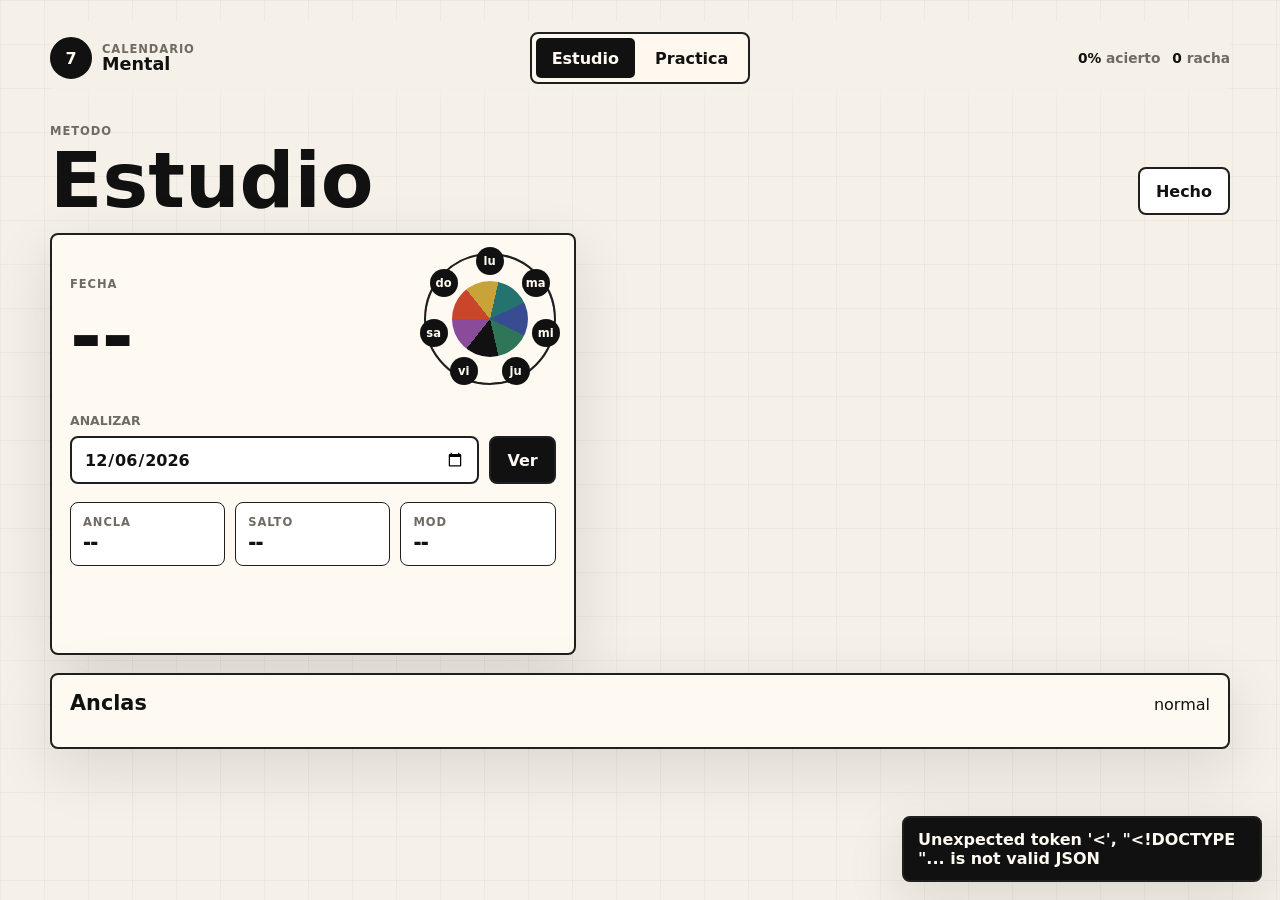
==== index.html @ eb33a0f8 "Initial calendar trainer" ====
<!doctype html>
<html lang="es">
  <head>
    <meta charset="utf-8" />
    <meta name="viewport" content="width=device-width, initial-scale=1" />
    <meta name="theme-color" content="#111111" />
    <title>Calendario Mental</title>
    <link rel="stylesheet" href="/styles.css" />
  </head>
  <body>
    <div class="app-shell">
      <header class="topbar">
        <a class="brand" href="/" aria-label="Calendario Mental">
          <span class="brand-mark">7</span>
          <span>
            <span class="brand-kicker">Calendario</span>
            <strong>Mental</strong>
          </span>
        </a>

        <nav class="tabs" aria-label="Secciones">
          <button class="tab is-active" data-tab="study" type="button">Estudio</button>
          <button class="tab" data-tab="practice" type="button">Practica</button>
        </nav>

        <div class="top-metrics" aria-label="Progreso">
          <span><b id="metric-accuracy">0%</b> acierto</span>
          <span><b id="metric-streak">0</b> racha</span>
        </div>
      </header>

      <main>
        <section class="view is-active" id="view-study" aria-labelledby="study-title">
          <div class="view-head">
            <div>
              <p class="eyebrow">Metodo</p>
              <h1 id="study-title">Estudio</h1>
            </div>
            <button class="ghost-button" id="study-done" type="button">Hecho</button>
          </div>

          <div class="study-layout">
            <section class="panel focus-panel" aria-label="Inspector">
              <div class="panel-row">
                <div>
                  <p class="eyebrow">Fecha</p>
                  <h2 id="analysis-weekday">--</h2>
                </div>
                <div class="weekday-orbit" id="weekday-orbit" aria-hidden="true">
                  <span>lu</span>
                  <span>ma</span>
                  <span>mi</span>
                  <span>ju</span>
                  <span>vi</span>
                  <span>sa</span>
                  <span>do</span>
                </div>
              </div>

              <label class="field-label" for="study-date">Analizar</label>
              <div class="input-line">
                <input id="study-date" type="date" />
                <button class="solid-button" id="analyze-date" type="button">Ver</button>
              </div>

              <dl class="analysis-grid">
                <div>
                  <dt>Ancla</dt>
                  <dd id="analysis-anchor">--</dd>
                </div>
                <div>
                  <dt>Salto</dt>
                  <dd id="analysis-delta">--</dd>
                </div>
                <div>
                  <dt>Mod</dt>
                  <dd id="analysis-mod">--</dd>
                </div>
              </dl>
            </section>

            <section class="lesson-stack" id="lesson-cards" aria-label="Leccion"></section>

            <section class="panel anchor-panel" aria-label="Anclas">
              <div class="section-line">
                <h2>Anclas</h2>
                <span id="anchor-mode">normal</span>
              </div>
              <div class="anchor-grid" id="anchor-grid"></div>
            </section>
          </div>
        </section>

        <section class="view" id="view-practice" aria-labelledby="practice-title">
          <div class="view-head">
            <div>
              <p class="eyebrow">Reto</p>
              <h1 id="practice-title">Practica</h1>
            </div>
            <div class="segmented" role="group" aria-label="Nivel">
              <button class="is-active" data-level="base" type="button">Base</button>
              <button data-level="medio" type="button">Medio</button>
              <button data-level="duro" type="button">Duro</button>
            </div>
          </div>

          <div class="practice-layout">
            <section class="panel challenge-panel" aria-live="polite">
              <div class="challenge-top">
                <span class="badge" id="challenge-level">Base</span>
                <span id="challenge-timer">0.0s</span>
              </div>
              <p class="eyebrow">Dia</p>
              <h2 id="challenge-date">--</h2>
              <div class="answer-grid" id="answer-grid"></div>
              <div class="action-row">
                <button class="ghost-button" id="skip-challenge" type="button">Saltar</button>
                <button class="solid-button" id="next-challenge" type="button">Nuevo</button>
              </div>
            </section>

            <section class="panel result-panel" id="result-panel">
              <div class="section-line">
                <h2>Resultado</h2>
                <span id="result-state">listo</span>
              </div>
              <p class="result-word" id="result-word">--</p>
              <ol class="step-list" id="result-steps"></ol>
            </section>

            <section class="panel stats-panel">
              <div class="section-line">
                <h2>Ritmo</h2>
                <span id="metric-total">0</span>
              </div>
              <dl class="stats-grid">
                <div>
                  <dt>Aciertos</dt>
                  <dd id="metric-correct">0</dd>
                </div>
                <div>
                  <dt>Mejor</dt>
                  <dd id="metric-best">--</dd>
                </div>
                <div>
                  <dt>Media</dt>
                  <dd id="metric-average">--</dd>
                </div>
                <div>
                  <dt>Estudio</dt>
                  <dd id="metric-study">0m</dd>
                </div>
              </dl>
              <div class="recent-list" id="recent-list" aria-label="Intentos recientes"></div>
            </section>
          </div>
        </section>
      </main>
    </div>

    <div class="toast" id="toast" role="status" aria-live="polite"></div>
    <script type="module" src="/app.js"></script>
  </body>
</html>
---- styles.css ----
:root {
  color-scheme: light;
  --ink: #111111;
  --muted: #6f6a62;
  --paper: #f6f1e8;
  --panel: #fffaf1;
  --line: #1f1f1f;
  --red: #c9462c;
  --teal: #24736f;
  --gold: #c8a33a;
  --blue: #384d91;
  --green: #2f7659;
  --shadow: 0 18px 60px rgba(17, 17, 17, 0.12);
  --radius: 8px;
}

* {
  box-sizing: border-box;
}

html {
  min-height: 100%;
  background: var(--paper);
}

body {
  min-height: 100vh;
  margin: 0;
  color: var(--ink);
  font-family:
    Inter, ui-sans-serif, system-ui, -apple-system, BlinkMacSystemFont, "Segoe UI",
    sans-serif;
  letter-spacing: 0;
  background:
    linear-gradient(90deg, rgba(17, 17, 17, 0.035) 1px, transparent 1px),
    linear-gradient(rgba(17, 17, 17, 0.035) 1px, transparent 1px), var(--paper);
  background-size: 44px 44px;
}

button,
input {
  font: inherit;
}

button {
  touch-action: manipulation;
}

.app-shell {
  width: min(1180px, calc(100% - 32px));
  margin: 0 auto;
  padding: 22px 0 48px;
}

.topbar {
  position: sticky;
  top: 0;
  z-index: 5;
  display: grid;
  grid-template-columns: 1fr auto 1fr;
  align-items: center;
  gap: 18px;
  padding: 10px 0 18px;
  background: linear-gradient(180deg, var(--paper) 0%, rgba(246, 241, 232, 0.92) 80%, transparent 100%);
}

.brand {
  display: inline-flex;
  align-items: center;
  gap: 10px;
  color: inherit;
  text-decoration: none;
  min-width: 0;
}

.brand-mark {
  display: grid;
  width: 42px;
  height: 42px;
  place-items: center;
  color: #fffaf1;
  background: var(--ink);
  border: 2px solid var(--ink);
  border-radius: 50%;
  font-weight: 900;
}

.brand-kicker,
.eyebrow,
dt {
  display: block;
  color: var(--muted);
  font-size: 0.72rem;
  font-weight: 800;
  letter-spacing: 0.08em;
  text-transform: uppercase;
}

.brand strong {
  display: block;
  font-size: 1.1rem;
  line-height: 1;
}

.tabs,
.segmented {
  display: inline-grid;
  grid-auto-flow: column;
  gap: 4px;
  padding: 4px;
  border: 2px solid var(--line);
  border-radius: var(--radius);
  background: rgba(255, 250, 241, 0.88);
}

.tab,
.segmented button {
  min-height: 40px;
  padding: 0 16px;
  border: 0;
  border-radius: 5px;
  color: var(--ink);
  background: transparent;
  font-weight: 850;
  cursor: pointer;
}

.tab.is-active,
.segmented button.is-active {
  color: #fffaf1;
  background: var(--ink);
}

.top-metrics {
  justify-self: end;
  display: flex;
  gap: 12px;
  color: var(--muted);
  font-size: 0.86rem;
  font-weight: 800;
}

.top-metrics b {
  color: var(--ink);
}

main {
  position: relative;
}

.view {
  display: none;
}

.view.is-active {
  display: block;
}

.view-head {
  display: flex;
  align-items: end;
  justify-content: space-between;
  gap: 16px;
  margin: 22px 0 18px;
}

.view-head h1 {
  margin: 0;
  font-size: clamp(2.2rem, 6vw, 5.8rem);
  line-height: 0.9;
  letter-spacing: 0;
}

.view-head .eyebrow {
  margin: 0 0 8px;
}

.study-layout {
  display: grid;
  grid-template-columns: minmax(300px, 0.95fr) minmax(330px, 1.15fr);
  gap: 18px;
  align-items: start;
}

.practice-layout {
  display: grid;
  grid-template-columns: minmax(320px, 1.1fr) minmax(280px, 0.9fr);
  gap: 18px;
  align-items: start;
}

.panel,
.lesson-card {
  border: 2px solid var(--line);
  border-radius: var(--radius);
  background: var(--panel);
  box-shadow: var(--shadow);
}

.panel {
  padding: 18px;
}

.focus-panel,
.challenge-panel {
  min-height: 422px;
}

.lesson-stack {
  display: grid;
  gap: 12px;
}

.lesson-card {
  display: grid;
  gap: 14px;
  min-height: 132px;
  padding: 16px;
  background:
    linear-gradient(90deg, transparent 0 calc(100% - 8px), var(--accent, var(--ink)) calc(100% - 8px)),
    var(--panel);
}

.lesson-card h2,
.panel h2 {
  margin: 0;
  font-size: 1.3rem;
  line-height: 1.05;
  letter-spacing: 0;
}

.lesson-card p {
  max-width: 54ch;
  margin: 0;
  color: #312f2b;
  line-height: 1.45;
}

.chip-row {
  display: flex;
  flex-wrap: wrap;
  gap: 8px;
}

.chip {
  display: inline-flex;
  align-items: center;
  min-height: 28px;
  padding: 0 9px;
  border: 1px solid var(--line);
  border-radius: 999px;
  color: var(--ink);
  background: #fff;
  font-size: 0.8rem;
  font-weight: 850;
}

.panel-row,
.section-line,
.challenge-top,
.action-row {
  display: flex;
  align-items: center;
  justify-content: space-between;
  gap: 12px;
}

.panel-row {
  margin-bottom: 28px;
}

.focus-panel h2,
.challenge-panel h2 {
  margin: 4px 0 0;
  font-size: clamp(2.2rem, 8vw, 4.8rem);
  line-height: 0.92;
  letter-spacing: 0;
}

.weekday-orbit {
  position: relative;
  display: grid;
  width: 132px;
  height: 132px;
  place-items: center;
  border: 2px solid var(--line);
  border-radius: 50%;
  background:
    conic-gradient(
      from -90deg,
      var(--red) 0 14.28%,
      var(--gold) 14.28% 28.56%,
      var(--teal) 28.56% 42.84%,
      var(--blue) 42.84% 57.12%,
      var(--green) 57.12% 71.4%,
      #111 71.4% 85.68%,
      #8a4b9b 85.68% 100%
    );
  box-shadow: inset 0 0 0 26px var(--panel);
}

.weekday-orbit span {
  position: absolute;
  display: grid;
  width: 28px;
  height: 28px;
  place-items: center;
  border-radius: 50%;
  color: #fffaf1;
  background: var(--ink);
  font-size: 0.72rem;
  font-weight: 900;
}

.weekday-orbit span:nth-child(1) {
  transform: translate(0, -58px);
}

.weekday-orbit span:nth-child(2) {
  transform: translate(46px, -36px);
}

.weekday-orbit span:nth-child(3) {
  transform: translate(56px, 14px);
}

.weekday-orbit span:nth-child(4) {
  transform: translate(26px, 52px);
}

.weekday-orbit span:nth-child(5) {
  transform: translate(-26px, 52px);
}

.weekday-orbit span:nth-child(6) {
  transform: translate(-56px, 14px);
}

.weekday-orbit span:nth-child(7) {
  transform: translate(-46px, -36px);
}

.field-label {
  display: block;
  margin: 0 0 8px;
  color: var(--muted);
  font-size: 0.78rem;
  font-weight: 850;
  text-transform: uppercase;
}

.input-line {
  display: grid;
  grid-template-columns: 1fr auto;
  gap: 10px;
  margin-bottom: 18px;
}

input[type="date"] {
  min-width: 0;
  min-height: 48px;
  padding: 0 12px;
  border: 2px solid var(--line);
  border-radius: var(--radius);
  color: var(--ink);
  background: #fff;
  font-weight: 800;
}

.solid-button,
.ghost-button {
  min-height: 48px;
  padding: 0 16px;
  border: 2px solid var(--line);
  border-radius: var(--radius);
  font-weight: 900;
  cursor: pointer;
}

.solid-button {
  color: #fffaf1;
  background: var(--ink);
}

.ghost-button {
  color: var(--ink);
  background: #fff;
}

.analysis-grid,
.stats-grid {
  display: grid;
  grid-template-columns: repeat(3, 1fr);
  gap: 10px;
  margin: 0;
}

.analysis-grid div,
.stats-grid div {
  min-width: 0;
  padding: 12px;
  border: 1px solid var(--line);
  border-radius: var(--radius);
  background: #fff;
}

dd {
  margin: 4px 0 0;
  font-size: 1.1rem;
  font-weight: 950;
  overflow-wrap: anywhere;
}

.anchor-panel {
  grid-column: 1 / -1;
}

.anchor-grid {
  display: grid;
  grid-template-columns: repeat(12, minmax(0, 1fr));
  gap: 8px;
  margin-top: 14px;
}

.anchor-cell {
  display: grid;
  gap: 5px;
  min-height: 74px;
  padding: 10px 8px;
  border: 1px solid var(--line);
  border-radius: var(--radius);
  background: #fff;
}

.anchor-cell b {
  font-size: 1.28rem;
  line-height: 1;
}

.anchor-cell span {
  color: var(--muted);
  font-size: 0.74rem;
  font-weight: 850;
  text-transform: uppercase;
}

.challenge-panel {
  display: grid;
  align-content: start;
  gap: 18px;
}

.challenge-top {
  color: var(--muted);
  font-weight: 900;
}

.badge {
  display: inline-flex;
  align-items: center;
  min-height: 30px;
  padding: 0 10px;
  border: 2px solid var(--line);
  border-radius: 999px;
  color: #fffaf1;
  background: var(--red);
  text-transform: capitalize;
}

.answer-grid {
  display: grid;
  grid-template-columns: repeat(2, minmax(0, 1fr));
  gap: 10px;
}

.answer-grid button {
  min-height: 58px;
  padding: 0 12px;
  border: 2px solid var(--line);
  border-radius: var(--radius);
  color: var(--ink);
  background: #fff;
  font-weight: 950;
  cursor: pointer;
}

.answer-grid button:hover,
.ghost-button:hover,
.solid-button:hover,
.tab:hover,
.segmented button:hover {
  transform: translateY(-1px);
}

.answer-grid button.is-correct {
  color: #fffaf1;
  background: var(--green);
}

.answer-grid button.is-wrong {
  color: #fffaf1;
  background: var(--red);
}

.answer-grid button:disabled {
  cursor: default;
  transform: none;
}

.result-panel {
  min-height: 290px;
}

.result-word {
  margin: 22px 0 10px;
  font-size: clamp(2rem, 8vw, 4.4rem);
  font-weight: 950;
  line-height: 0.92;
}

.step-list {
  display: grid;
  gap: 8px;
  margin: 18px 0 0;
  padding-left: 20px;
  color: #312f2b;
}

.step-list li {
  padding-left: 4px;
  line-height: 1.35;
}

.stats-panel {
  grid-column: 2;
}

.stats-grid {
  grid-template-columns: repeat(2, 1fr);
  margin-top: 14px;
}

.recent-list {
  display: grid;
  gap: 8px;
  margin-top: 14px;
}

.recent-item {
  display: grid;
  grid-template-columns: 1fr auto;
  gap: 8px;
  align-items: center;
  padding: 10px;
  border: 1px solid var(--line);
  border-radius: var(--radius);
  background: #fff;
  font-size: 0.86rem;
}

.recent-item b {
  overflow-wrap: anywhere;
}

.recent-item span {
  color: #fffaf1;
  padding: 4px 8px;
  border-radius: 999px;
  background: var(--red);
  font-weight: 950;
}

.recent-item span.ok {
  background: var(--green);
}

.toast {
  position: fixed;
  right: 18px;
  bottom: 18px;
  z-index: 10;
  max-width: min(360px, calc(100% - 36px));
  padding: 12px 14px;
  border: 2px solid var(--line);
  border-radius: var(--radius);
  color: #fffaf1;
  background: var(--ink);
  box-shadow: var(--shadow);
  font-weight: 850;
  opacity: 0;
  pointer-events: none;
  transform: translateY(8px);
  transition: opacity 160ms ease, transform 160ms ease;
}

.toast.is-visible {
  opacity: 1;
  transform: translateY(0);
}

@media (max-width: 920px) {
  .topbar {
    grid-template-columns: 1fr auto;
  }

  .tabs {
    order: 3;
    grid-column: 1 / -1;
    justify-self: stretch;
  }

  .tab {
    width: 100%;
  }

  .top-metrics {
    align-self: center;
  }

  .study-layout,
  .practice-layout {
    grid-template-columns: 1fr;
  }

  .stats-panel {
    grid-column: auto;
  }

  .anchor-grid {
    grid-template-columns: repeat(6, minmax(0, 1fr));
  }
}

@media (max-width: 620px) {
  .app-shell {
    width: min(100% - 20px, 520px);
    padding-bottom: 24px;
  }

  .topbar {
    gap: 10px;
    padding-top: 8px;
  }

  .brand-mark {
    width: 38px;
    height: 38px;
  }

  .brand-kicker {
    display: none;
  }

  .top-metrics {
    gap: 8px;
    font-size: 0.78rem;
  }

  .view-head {
    align-items: start;
    flex-direction: column;
  }

  .view-head h1 {
    font-size: clamp(3rem, 18vw, 4.8rem);
  }

  .segmented {
    width: 100%;
  }

  .segmented button {
    width: 100%;
    padding: 0 10px;
  }

  .panel {
    padding: 14px;
  }

  .panel-row {
    align-items: start;
  }

  .weekday-orbit {
    width: 106px;
    height: 106px;
    box-shadow: inset 0 0 0 20px var(--panel);
  }

  .weekday-orbit span {
    width: 24px;
    height: 24px;
    font-size: 0.64rem;
  }

  .weekday-orbit span:nth-child(1) {
    transform: translate(0, -46px);
  }

  .weekday-orbit span:nth-child(2) {
    transform: translate(36px, -29px);
  }

  .weekday-orbit span:nth-child(3) {
    transform: translate(44px, 12px);
  }

  .weekday-orbit span:nth-child(4) {
    transform: translate(20px, 42px);
  }

  .weekday-orbit span:nth-child(5) {
    transform: translate(-20px, 42px);
  }

  .weekday-orbit span:nth-child(6) {
    transform: translate(-44px, 12px);
  }

  .weekday-orbit span:nth-child(7) {
    transform: translate(-36px, -29px);
  }

  .input-line {
    grid-template-columns: 1fr;
  }

  .analysis-grid {
    grid-template-columns: 1fr;
  }

  .anchor-grid {
    grid-template-columns: repeat(3, minmax(0, 1fr));
  }

  .answer-grid {
    grid-template-columns: 1fr;
  }

  .action-row {
    display: grid;
    grid-template-columns: 1fr 1fr;
  }
}
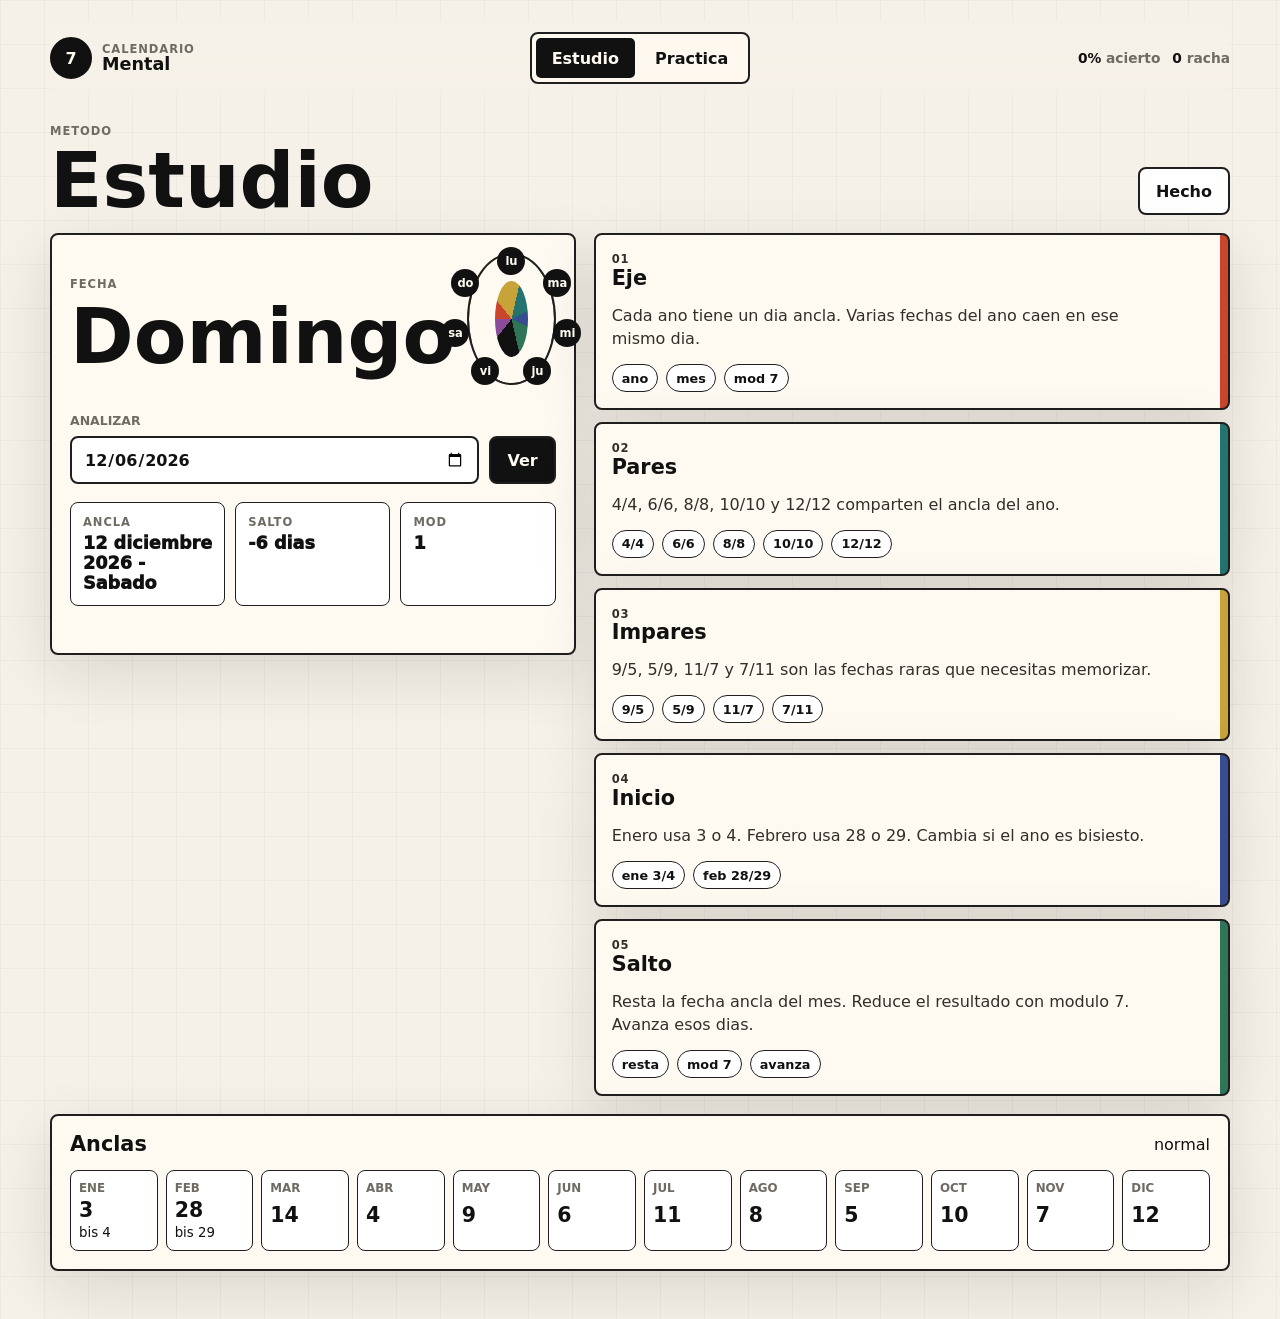
==== commit 8f35d43e: "Add GitHub Pages static mode" ====
--- a/index.html
+++ b/index.html
@@ -5,12 +5,13 @@
     <meta name="viewport" content="width=device-width, initial-scale=1" />
     <meta name="theme-color" content="#111111" />
     <title>Calendario Mental</title>
-    <link rel="stylesheet" href="/styles.css" />
+    <link rel="icon" href="data:," />
+    <link rel="stylesheet" href="./styles.css" />
   </head>
   <body>
     <div class="app-shell">
       <header class="topbar">
-        <a class="brand" href="/" aria-label="Calendario Mental">
+        <a class="brand" href="./" aria-label="Calendario Mental">
           <span class="brand-mark">7</span>
           <span>
             <span class="brand-kicker">Calendario</span>
@@ -159,6 +160,6 @@
     </div>
 
     <div class="toast" id="toast" role="status" aria-live="polite"></div>
-    <script type="module" src="/app.js"></script>
+    <script type="module" src="./app.js"></script>
   </body>
 </html>
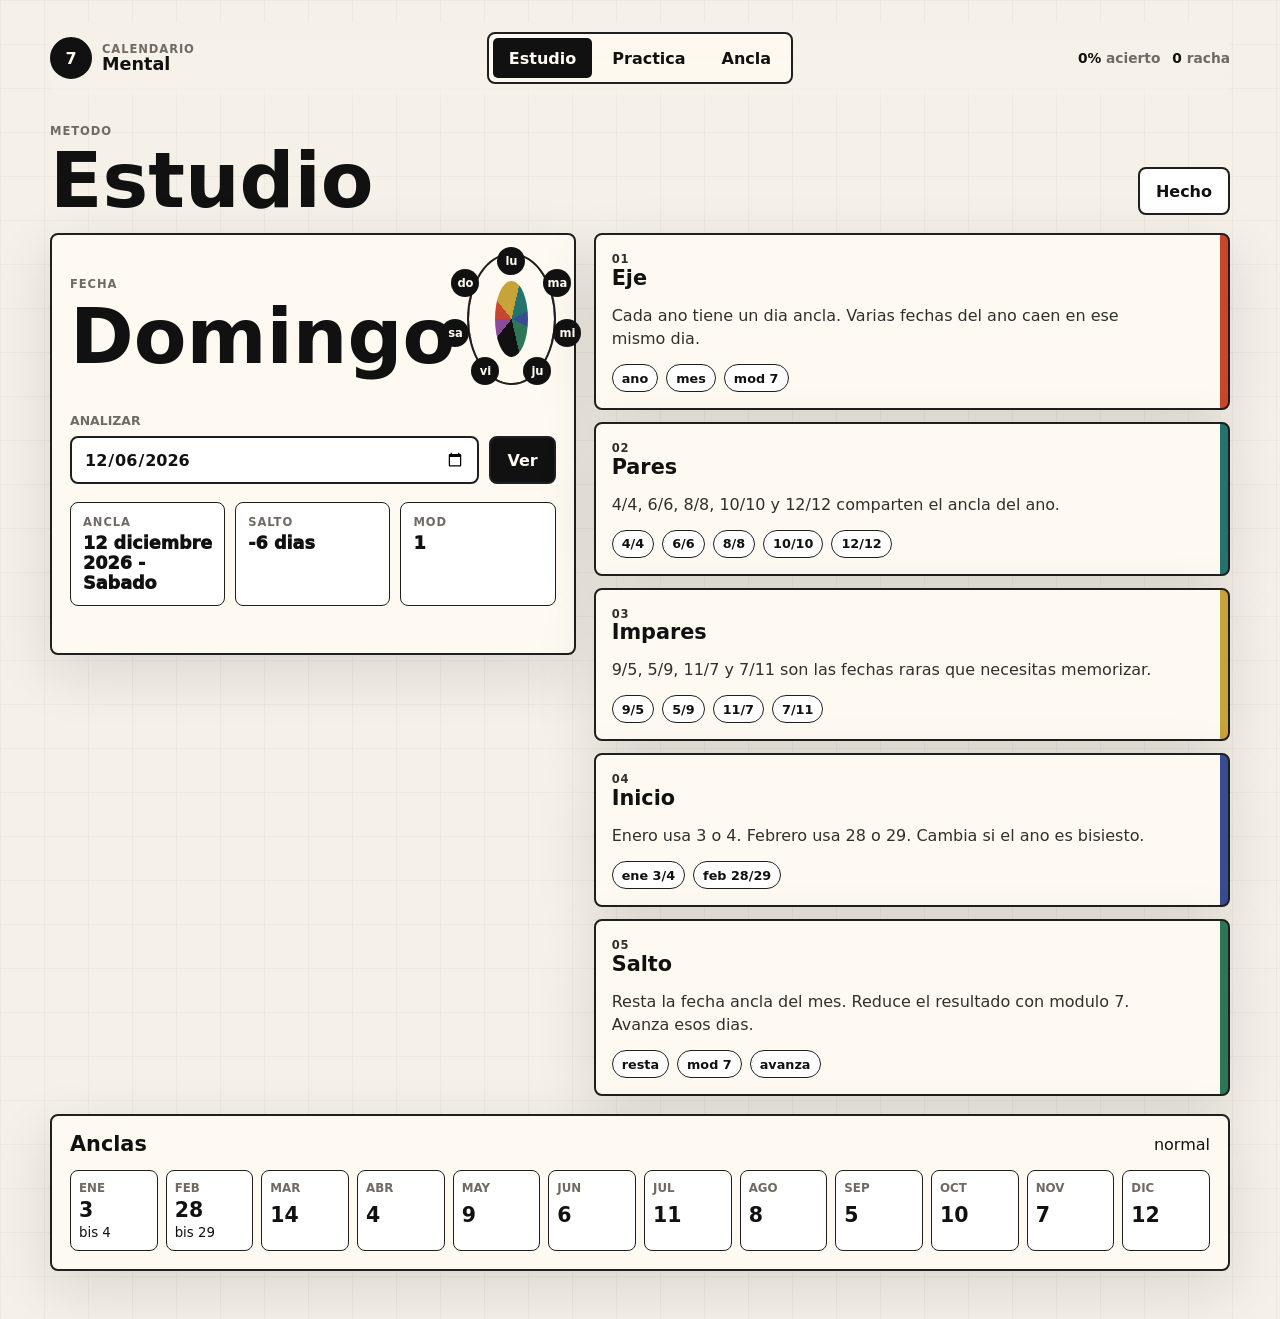
==== commit a5cbb6b5: "Add year anchor practice" ====
--- a/index.html
+++ b/index.html
@@ -22,6 +22,7 @@
         <nav class="tabs" aria-label="Secciones">
           <button class="tab is-active" data-tab="study" type="button">Estudio</button>
           <button class="tab" data-tab="practice" type="button">Practica</button>
+          <button class="tab" data-tab="years" type="button">Ancla</button>
         </nav>
 
         <div class="top-metrics" aria-label="Progreso">
@@ -98,7 +99,7 @@
               <p class="eyebrow">Reto</p>
               <h1 id="practice-title">Practica</h1>
             </div>
-            <div class="segmented" role="group" aria-label="Nivel">
+            <div class="segmented" id="date-levels" role="group" aria-label="Nivel">
               <button class="is-active" data-level="base" type="button">Base</button>
               <button data-level="medio" type="button">Medio</button>
               <button data-level="duro" type="button">Duro</button>
@@ -156,6 +157,70 @@
             </section>
           </div>
         </section>
+
+        <section class="view" id="view-years" aria-labelledby="years-title">
+          <div class="view-head">
+            <div>
+              <p class="eyebrow">Ano</p>
+              <h1 id="years-title">Ancla</h1>
+            </div>
+            <div class="segmented" id="year-levels" role="group" aria-label="Nivel de anos">
+              <button class="is-active" data-year-level="base" type="button">Base</button>
+              <button data-year-level="medio" type="button">Medio</button>
+              <button data-year-level="duro" type="button">Duro</button>
+            </div>
+          </div>
+
+          <div class="practice-layout">
+            <section class="panel challenge-panel" aria-live="polite">
+              <div class="challenge-top">
+                <span class="badge" id="year-level">Base</span>
+                <span id="year-timer">0.0s</span>
+              </div>
+              <p class="eyebrow">Ano</p>
+              <h2 id="year-value">--</h2>
+              <div class="answer-grid weekday-grid" id="year-answer-grid"></div>
+              <div class="action-row">
+                <button class="ghost-button" id="skip-year" type="button">Saltar</button>
+                <button class="solid-button" id="next-year" type="button">Nuevo</button>
+              </div>
+            </section>
+
+            <section class="panel result-panel" id="year-result-panel">
+              <div class="section-line">
+                <h2>Resultado</h2>
+                <span id="year-result-state">listo</span>
+              </div>
+              <p class="result-word" id="year-result-word">--</p>
+              <ol class="step-list" id="year-result-steps"></ol>
+            </section>
+
+            <section class="panel stats-panel">
+              <div class="section-line">
+                <h2>Calculo</h2>
+                <span id="year-formula-mode">exacto</span>
+              </div>
+              <dl class="stats-grid">
+                <div>
+                  <dt>Siglo</dt>
+                  <dd id="year-century">--</dd>
+                </div>
+                <div>
+                  <dt>Final</dt>
+                  <dd id="year-tail">--</dd>
+                </div>
+                <div>
+                  <dt>Salto</dt>
+                  <dd id="year-jump">--</dd>
+                </div>
+                <div>
+                  <dt>Mod</dt>
+                  <dd id="year-mod">--</dd>
+                </div>
+              </dl>
+            </section>
+          </div>
+        </section>
       </main>
     </div>
 
--- a/styles.css
+++ b/styles.css
@@ -473,6 +473,10 @@
   gap: 10px;
 }
 
+.answer-grid.weekday-grid {
+  grid-template-columns: repeat(7, minmax(0, 1fr));
+}
+
 .answer-grid button {
   min-height: 58px;
   padding: 0 12px;
@@ -629,6 +633,10 @@
   .anchor-grid {
     grid-template-columns: repeat(6, minmax(0, 1fr));
   }
+
+  .answer-grid.weekday-grid {
+    grid-template-columns: repeat(4, minmax(0, 1fr));
+  }
 }
 
 @media (max-width: 620px) {
@@ -738,6 +746,10 @@
     grid-template-columns: 1fr;
   }
 
+  .answer-grid.weekday-grid {
+    grid-template-columns: repeat(2, minmax(0, 1fr));
+  }
+
   .action-row {
     display: grid;
     grid-template-columns: 1fr 1fr;
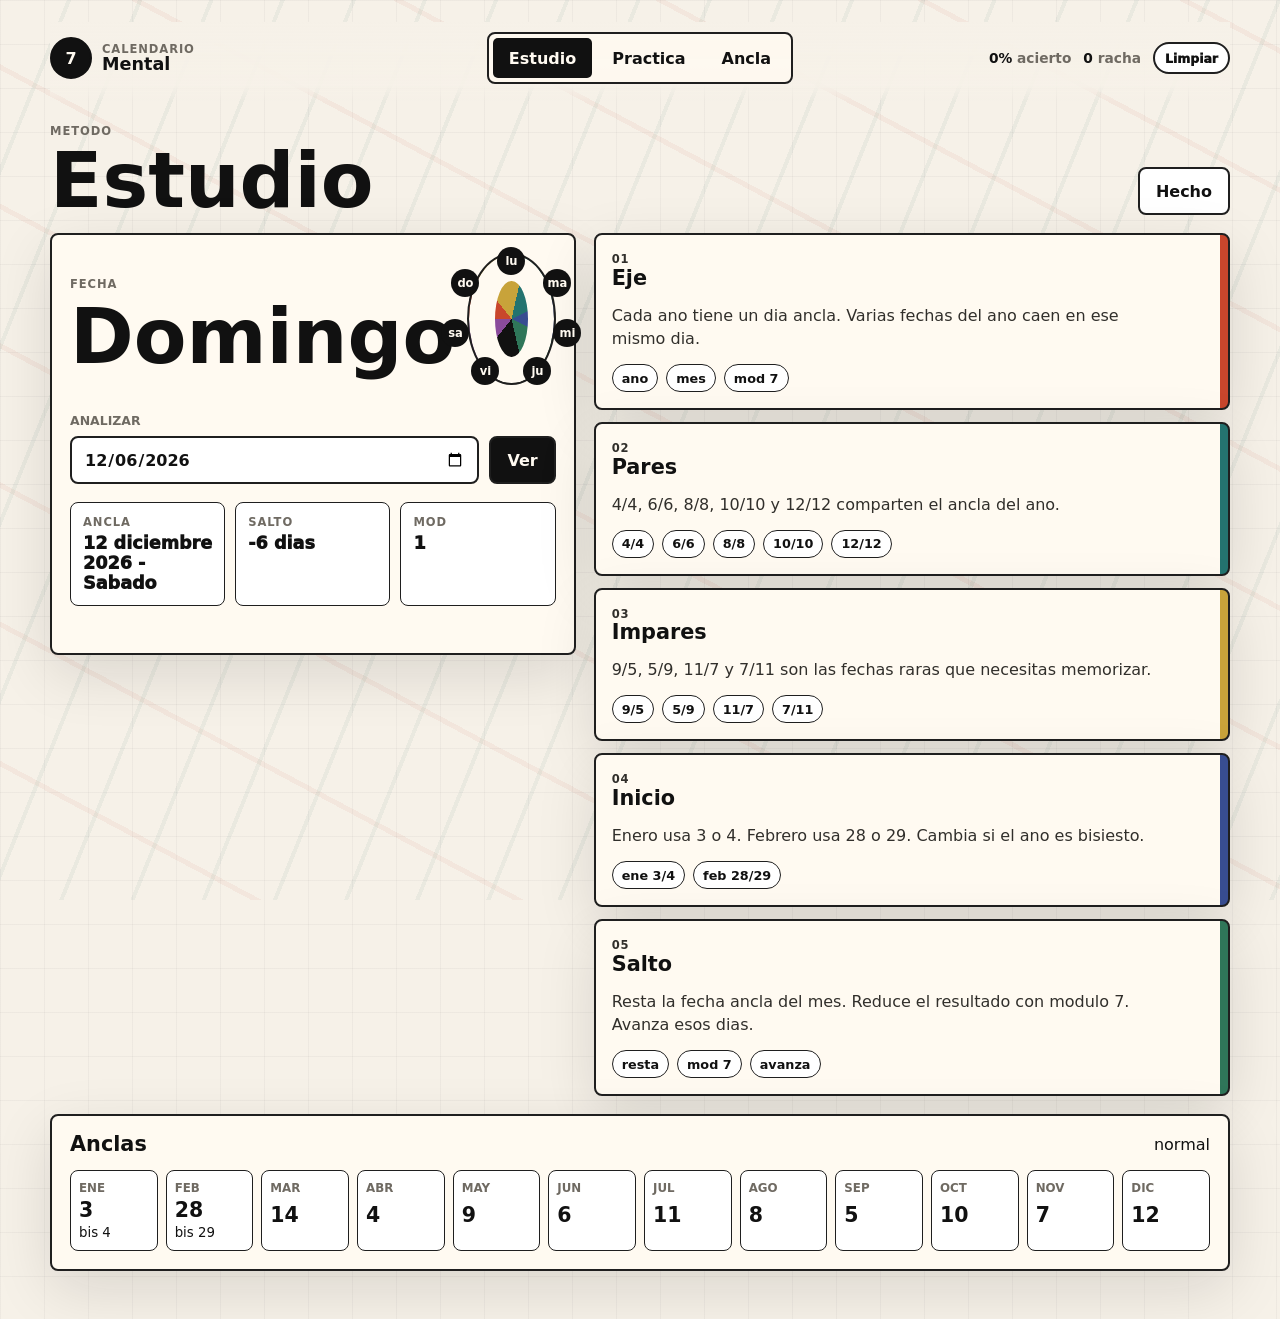
==== commit 6272f3d9: "Polish practice controls and progress reset" ====
--- a/index.html
+++ b/index.html
@@ -28,6 +28,7 @@
         <div class="top-metrics" aria-label="Progreso">
           <span><b id="metric-accuracy">0%</b> acierto</span>
           <span><b id="metric-streak">0</b> racha</span>
+          <button class="metric-reset" id="reset-progress" type="button">Limpiar</button>
         </div>
       </header>
 
@@ -206,22 +207,35 @@
                   <dd id="year-century">--</dd>
                 </div>
                 <div>
-                  <dt>Final</dt>
-                  <dd id="year-tail">--</dd>
-                </div>
-                <div>
-                  <dt>Salto</dt>
-                  <dd id="year-jump">--</dd>
-                </div>
-                <div>
-                  <dt>Mod</dt>
-                  <dd id="year-mod">--</dd>
+                  <dt>Entre 4</dt>
+                  <dd id="year-quarter">--</dd>
+                </div>
+                <div>
+                  <dt>Entre 7</dt>
+                  <dd id="year-week">--</dd>
+                </div>
+                <div>
+                  <dt>Suma</dt>
+                  <dd id="year-sum">--</dd>
+                </div>
+                <div class="wide-stat">
+                  <dt>Mental</dt>
+                  <dd id="year-mental">--</dd>
+                </div>
+                <div>
+                  <dt>Tiempo</dt>
+                  <dd id="year-correct-time">--</dd>
                 </div>
               </dl>
             </section>
           </div>
         </section>
       </main>
+    </div>
+
+    <div class="practice-dock" id="practice-dock" aria-label="Controles fijos">
+      <button class="ghost-button" id="dock-skip" type="button">Saltar</button>
+      <button class="solid-button" id="dock-next" type="button">Nuevo</button>
     </div>
 
     <div class="toast" id="toast" role="status" aria-live="polite"></div>
--- a/styles.css
+++ b/styles.css
@@ -11,6 +11,7 @@
   --blue: #384d91;
   --green: #2f7659;
   --shadow: 0 18px 60px rgba(17, 17, 17, 0.12);
+  --snap-shadow: 6px 6px 0 rgba(17, 17, 17, 0.14);
   --radius: 8px;
 }
 
@@ -35,6 +36,22 @@
     linear-gradient(90deg, rgba(17, 17, 17, 0.035) 1px, transparent 1px),
     linear-gradient(rgba(17, 17, 17, 0.035) 1px, transparent 1px), var(--paper);
   background-size: 44px 44px;
+  animation: grid-drift 18s linear infinite;
+  overflow-x: hidden;
+}
+
+body::before {
+  position: fixed;
+  inset: 0;
+  z-index: 0;
+  content: "";
+  pointer-events: none;
+  background:
+    repeating-linear-gradient(112deg, transparent 0 62px, rgba(36, 115, 111, 0.08) 62px 66px),
+    repeating-linear-gradient(28deg, transparent 0 118px, rgba(201, 70, 44, 0.08) 118px 123px);
+  mix-blend-mode: multiply;
+  opacity: 0.75;
+  animation: band-slide 12s ease-in-out infinite alternate;
 }
 
 button,
@@ -47,9 +64,16 @@
 }
 
 .app-shell {
+  position: relative;
+  z-index: 1;
   width: min(1180px, calc(100% - 32px));
   margin: 0 auto;
   padding: 22px 0 48px;
+}
+
+body[data-view="practice"] .app-shell,
+body[data-view="years"] .app-shell {
+  padding-bottom: 130px;
 }
 
 .topbar {
@@ -83,6 +107,7 @@
   border: 2px solid var(--ink);
   border-radius: 50%;
   font-weight: 900;
+  animation: mark-pulse 3.6s ease-in-out infinite;
 }
 
 .brand-kicker,
@@ -134,6 +159,7 @@
 .top-metrics {
   justify-self: end;
   display: flex;
+  align-items: center;
   gap: 12px;
   color: var(--muted);
   font-size: 0.86rem;
@@ -144,6 +170,24 @@
   color: var(--ink);
 }
 
+.metric-reset {
+  min-height: 32px;
+  padding: 0 10px;
+  border: 2px solid var(--line);
+  border-radius: 999px;
+  color: var(--ink);
+  background: #fff;
+  font-size: 0.78rem;
+  font-weight: 950;
+  cursor: pointer;
+  transition: transform 160ms ease, background 160ms ease;
+}
+
+.metric-reset:hover {
+  transform: translateY(-1px);
+  background: #fff4df;
+}
+
 main {
   position: relative;
 }
@@ -154,6 +198,7 @@
 
 .view.is-active {
   display: block;
+  animation: view-rise 320ms ease both;
 }
 
 .view-head {
@@ -195,10 +240,17 @@
   border-radius: var(--radius);
   background: var(--panel);
   box-shadow: var(--shadow);
+  transition: transform 180ms ease, box-shadow 180ms ease;
 }
 
 .panel {
   padding: 18px;
+}
+
+.panel:hover,
+.lesson-card:hover {
+  transform: translateY(-2px);
+  box-shadow: var(--shadow), var(--snap-shadow);
 }
 
 .focus-panel,
@@ -297,6 +349,7 @@
       #8a4b9b 85.68% 100%
     );
   box-shadow: inset 0 0 0 26px var(--panel);
+  animation: orbit-breathe 4.4s ease-in-out infinite;
 }
 
 .weekday-orbit span {
@@ -375,6 +428,7 @@
   border-radius: var(--radius);
   font-weight: 900;
   cursor: pointer;
+  transition: transform 160ms ease, box-shadow 160ms ease, background 160ms ease;
 }
 
 .solid-button {
@@ -448,6 +502,10 @@
   display: grid;
   align-content: start;
   gap: 18px;
+}
+
+.challenge-panel.is-refreshing {
+  animation: card-snap 260ms ease both;
 }
 
 .challenge-top {
@@ -486,6 +544,7 @@
   background: #fff;
   font-weight: 950;
   cursor: pointer;
+  transition: transform 140ms ease, box-shadow 140ms ease, background 140ms ease, color 140ms ease;
 }
 
 .answer-grid button:hover,
@@ -499,11 +558,13 @@
 .answer-grid button.is-correct {
   color: #fffaf1;
   background: var(--green);
+  animation: answer-pop 260ms ease both;
 }
 
 .answer-grid button.is-wrong {
   color: #fffaf1;
   background: var(--red);
+  animation: answer-shake 260ms ease both;
 }
 
 .answer-grid button:disabled {
@@ -520,6 +581,7 @@
   font-size: clamp(2rem, 8vw, 4.4rem);
   font-weight: 950;
   line-height: 0.92;
+  animation: word-pop 300ms ease both;
 }
 
 .step-list {
@@ -542,6 +604,50 @@
 .stats-grid {
   grid-template-columns: repeat(2, 1fr);
   margin-top: 14px;
+}
+
+.stats-grid .wide-stat {
+  grid-column: 1 / -1;
+}
+
+.practice-dock {
+  position: fixed;
+  left: 50%;
+  bottom: 18px;
+  z-index: 20;
+  display: grid;
+  grid-template-columns: 1fr 1.2fr;
+  gap: 10px;
+  width: min(430px, calc(100% - 28px));
+  padding: 10px;
+  border: 2px solid var(--line);
+  border-radius: var(--radius);
+  background: rgba(255, 250, 241, 0.94);
+  box-shadow: var(--shadow), var(--snap-shadow);
+  opacity: 0;
+  pointer-events: none;
+  transform: translateX(-50%);
+  transition: opacity 180ms ease;
+  backdrop-filter: blur(10px);
+}
+
+body[data-view="practice"] .practice-dock,
+body[data-view="years"] .practice-dock {
+  opacity: 1;
+  pointer-events: auto;
+  transform: translateX(-50%);
+}
+
+.practice-dock .solid-button,
+.practice-dock .ghost-button {
+  width: 100%;
+}
+
+.practice-dock .solid-button:hover,
+.practice-dock .ghost-button:hover,
+.practice-dock .solid-button:focus-visible,
+.practice-dock .ghost-button:focus-visible {
+  transform: none;
 }
 
 .recent-list {
@@ -602,6 +708,117 @@
   transform: translateY(0);
 }
 
+@keyframes grid-drift {
+  from {
+    background-position: 0 0, 0 0;
+  }
+
+  to {
+    background-position: 44px 44px, 44px 44px;
+  }
+}
+
+@keyframes band-slide {
+  from {
+    transform: translate3d(-18px, -10px, 0);
+  }
+
+  to {
+    transform: translate3d(18px, 14px, 0);
+  }
+}
+
+@keyframes mark-pulse {
+  0%,
+  100% {
+    transform: rotate(-3deg) scale(1);
+  }
+
+  50% {
+    transform: rotate(3deg) scale(1.06);
+  }
+}
+
+@keyframes orbit-breathe {
+  0%,
+  100% {
+    filter: saturate(1);
+    transform: scale(1);
+  }
+
+  50% {
+    filter: saturate(1.18);
+    transform: scale(1.035);
+  }
+}
+
+@keyframes view-rise {
+  from {
+    opacity: 0;
+    transform: translateY(10px);
+  }
+
+  to {
+    opacity: 1;
+    transform: translateY(0);
+  }
+}
+
+@keyframes card-snap {
+  0% {
+    transform: translateY(0) scale(1);
+  }
+
+  45% {
+    transform: translateY(-4px) scale(1.01);
+  }
+
+  100% {
+    transform: translateY(0) scale(1);
+  }
+}
+
+@keyframes answer-pop {
+  0% {
+    transform: scale(1);
+  }
+
+  55% {
+    transform: scale(1.045);
+  }
+
+  100% {
+    transform: scale(1);
+  }
+}
+
+@keyframes answer-shake {
+  0%,
+  100% {
+    transform: translateX(0);
+  }
+
+  30% {
+    transform: translateX(-4px);
+  }
+
+  60% {
+    transform: translateX(4px);
+  }
+}
+
+@keyframes word-pop {
+  from {
+    opacity: 0;
+    transform: translateY(8px) scale(0.98);
+  }
+
+  to {
+    opacity: 1;
+    transform: translateY(0) scale(1);
+  }
+}
+
 @media (max-width: 920px) {
   .topbar {
     grid-template-columns: 1fr auto;
@@ -664,6 +881,11 @@
     font-size: 0.78rem;
   }
 
+  .metric-reset {
+    min-height: 30px;
+    padding: 0 8px;
+  }
+
   .view-head {
     align-items: start;
     flex-direction: column;
@@ -755,3 +977,14 @@
     grid-template-columns: 1fr 1fr;
   }
 }
+
+@media (prefers-reduced-motion: reduce) {
+  *,
+  *::before,
+  *::after {
+    animation-duration: 0.001ms !important;
+    animation-iteration-count: 1 !important;
+    scroll-behavior: auto !important;
+    transition-duration: 0.001ms !important;
+  }
+}
